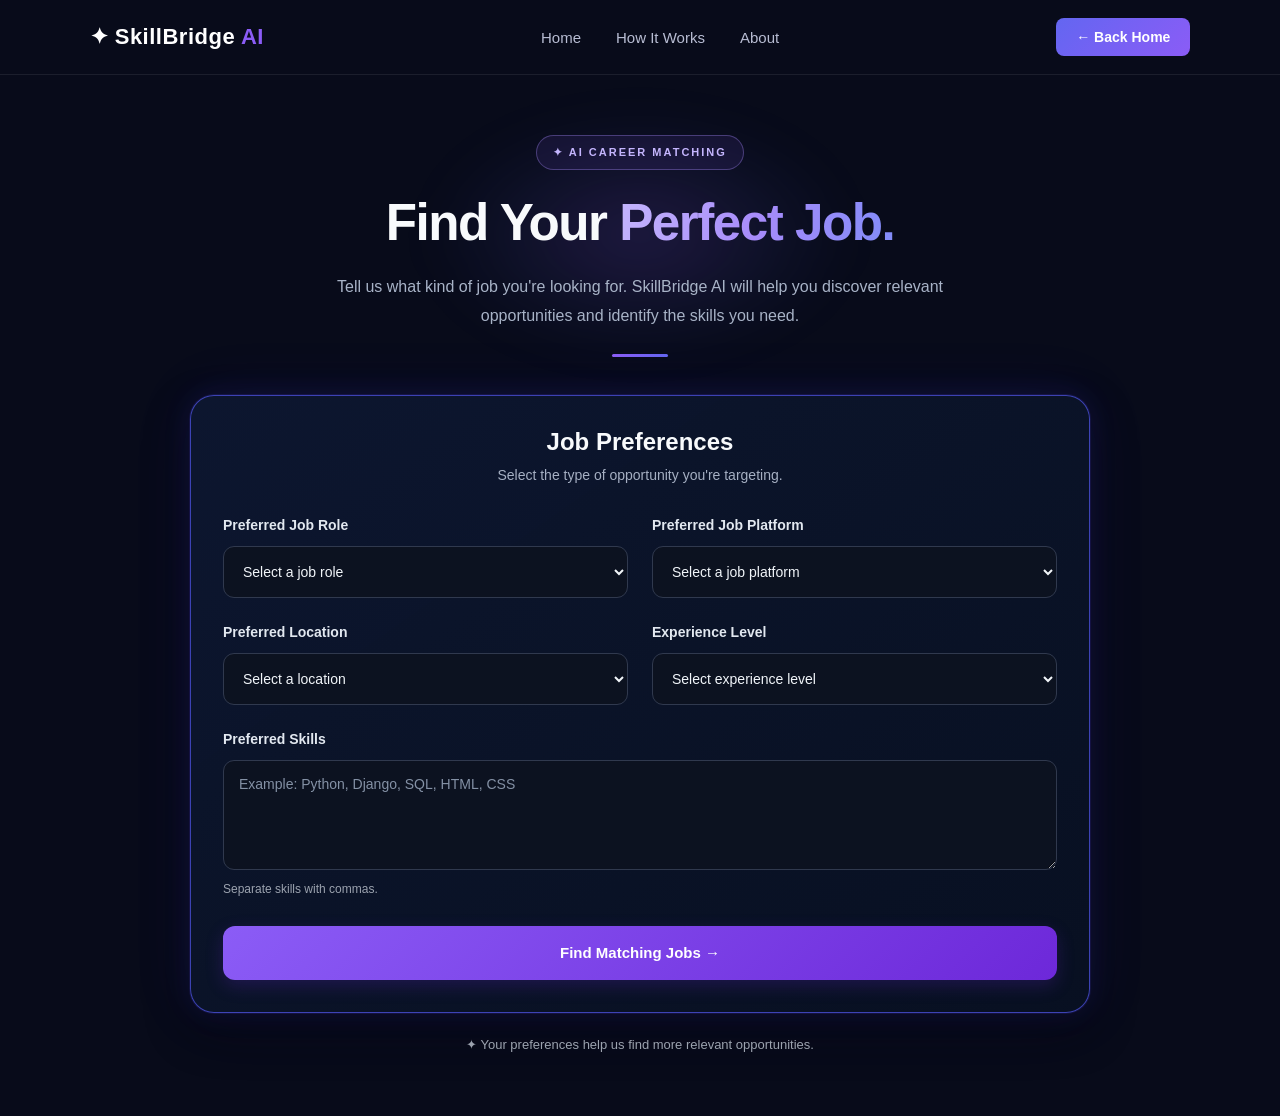
==== analyze.html @ ce1626c9 "Initial commit" ====
<!DOCTYPE html>
<html lang="en">

<head>
    <meta charset="UTF-8">
    <meta name="viewport" content="width=device-width, initial-scale=1.0">

    <title>Analyze | SkillBridge AI</title>

    <link rel="stylesheet" href="css/common.css">
    <link rel="stylesheet" href="css/analyze.css">
</head>

<body>

    <!-- Navbar -->
    <nav class="navbar">

        <div class="logo">
            ✦ SkillBridge <span>AI</span>
        </div>

        <div class="nav-links">
            <a href="index.html">Home</a>
            <a href="index.html#how-it-works">How It Works</a>
            <a href="index.html#about">About</a>
        </div>

        <a href="index.html" class="nav-button">
            ← Back Home
        </a>

    </nav>

    <!-- Analyze Section -->
    <main class="analyze-page">

        <div class="analyze-heading">

            <div class="section-badge">
                ✦ AI CAREER MATCHING
            </div>

            <h1>
                Find Your
                <span>Perfect Job.</span>
            </h1>

            <p>
                Tell us what kind of job you're looking for.
                SkillBridge AI will help you discover relevant
                opportunities and identify the skills you need.
            </p>

        </div>

        <!-- Job Preferences -->
        <div class="analysis-container">

            <div class="input-card">

                <div class="input-card-header">

                    <!-- <div class="input-icon"></div> -->

                    <div>
                        <h2>Job Preferences</h2>
                        <p>Select the type of opportunity you're targeting.</p>
                    </div>

                </div>

                <form id="jobPreferencesForm">

                    <!-- Job Role -->
                    <div class="form-group">
                        <label for="jobRole">Preferred Job Role</label>

                        <select id="jobRole" name="jobRole" required>
                            <option value="">Select a job role</option>
                            <option value="Python Developer">Python Developer</option>
                            <option value="Full Stack Developer">Full Stack Developer</option>
                            <option value="Frontend Developer">Frontend Developer</option>
                            <option value="Backend Developer">Backend Developer</option>
                            <option value="Software Engineer">Software Engineer</option>
                            <option value="Data Analyst">Data Analyst</option>
                            <option value="AI ML Engineer">AI/ML Engineer</option>
                            <option value="Web Developer">Web Developer</option>
                        </select>
                    </div>
                      <!-- Job Platform -->
                    <div class="form-group">
                        <label for="jobPlatform">Preferred Job Platform</label>

                        <select id="jobPlatform" name="jobPlatform" required>
                            <option value="">Select a job platform</option>
                            <option value="LinkedIn">LinkedIn</option>
                            <option value="Naukri">Naukri.com</option>
                            <option value="Indeed">Indeed</option>
                            <option value="Foundit">Foundit</option>
                            <option value="Internshala">Internshala</option>
                            <option value="Any Platform">Any Platform</option>
                        </select>
                    </div>
                    <!-- Location -->
                    <div class="form-group">
                        <label for="jobLocation">Preferred Location</label>

                        <select id="jobLocation" name="jobLocation" required>
                            <option value="">Select a location</option>
                            <option value="Pune">Pune</option>
                            <option value="Mumbai">Mumbai</option>
                            <option value="Bengaluru">Bengaluru</option>
                            <option value="Hyderabad">Hyderabad</option>
                            <option value="Chennai">Chennai</option>
                            <option value="Delhi NCR">Delhi NCR</option>
                            <option value="Remote">Remote</option>
                            <option value="Any Location">Any Location</option>
                        </select>
                    </div>
                   
                    <!-- Experience Level -->
                    <div class="form-group">
                        <label for="experienceLevel">Experience Level</label>

                        <select id="experienceLevel" name="experienceLevel" required>
                            <option value="">Select experience level</option>
                            <option value="Internship">Internship</option>
                            <option value="Fresher">Fresher</option>
                            <option value="Entry Level">Entry Level</option>
                            <option value="Experienced">Experienced</option>
                        </select>
                    </div>

                   <!-- Skills -->
                    <div class="form-group">
                        <label for="preferredSkills">Preferred Skills</label>

                        <textarea
                            id="preferredSkills"
                            name="preferredSkills"
                            placeholder="Example: Python, Django, SQL, HTML, CSS"
                            maxlength="500"
                            required
                        ></textarea>

                        <small>
                            Separate skills with commas.
                        </small>
                    </div>

                                        <!-- Job Platform
                    <div class="form-group">
                        <label for="jobPlatform">Preferred Job Platform</label>

                        <select id="jobPlatform" name="jobPlatform" required>
                            <option value="">Select a job platform</option>
                            <option value="LinkedIn">LinkedIn</option>
                            <option value="Naukri">Naukri.com</option>
                            <option value="Indeed">Indeed</option>
                            <option value="Foundit">Foundit</option>
                            <option value="Internshala">Internshala</option>
                            <option value="Any Platform">Any Platform</option>
                        </select>
                    </div> -->

                    <button
                        type="submit"
                        class="primary-button"
                        id="fetchJobsButton"
                    >
                        Find Matching Jobs →
                    </button>

                </form>

            </div>

        </div>

        <div class="analyze-action">
            <p>
                ✦ Your preferences help us find more relevant opportunities.
            </p>
        </div>

    </main>

    <script src="js/common.js"></script>
    <script src="js/analyze.js"></script>

</body>

</html>
---- css/common.css ----
/* =========================
   BASIC STYLES
========================= */

* {
    margin: 0;
    padding: 0;
    box-sizing: border-box;
}

body {
    background: #080b1a;
    color: #ffffff;
    font-family: Arial, sans-serif;
    min-height: 100vh;
}


/* =========================
   NAVBAR
========================= */

.navbar {
    width: 100%;
    height: 75px;
    padding: 0 7%;
    display: flex;
    align-items: center;
    justify-content: space-between;
    border-bottom: 1px solid rgba(255, 255, 255, 0.08);
}

.logo {
    font-size: 22px;
    font-weight: 700;
    letter-spacing: 0.5px;
}

.logo span {
    color: #8b5cf6;
}

.nav-links {
    display: flex;
    gap: 35px;
}

.nav-links a {
    color: #b8bdd3;
    text-decoration: none;
    font-size: 15px;
    transition: 0.3s;
}

.nav-links a:hover {
    color: #ffffff;
}

.nav-button {
    text-decoration: none;
    color: white;
    background: linear-gradient(135deg, #6366f1, #8b5cf6);
    padding: 11px 20px;
    border-radius: 8px;
    font-size: 14px;
    font-weight: 600;
    transition: 0.3s;
}

.nav-button:hover {
    transform: translateY(-2px);
    box-shadow: 0 8px 25px rgba(99, 102, 241, 0.35);
}
/* =========================
   COMMON RESPONSIVE
========================= */

@media (max-width: 900px) {

    .navbar {
        padding: 0 5%;
    }

    .nav-links {
        display: none;
    }
}


@media (max-width: 600px) {

    .navbar {
        height: 65px;
    }

    .logo {
        font-size: 18px;
    }

    .nav-button {
        padding: 9px 13px;
        font-size: 12px;
    }
}
---- css/analyze.css ----
/* ===== Analyze Page ===== */

.analyze-page {
    width: 100%;
    box-sizing: border-box;
    padding: 40px 24px 60px;
}

/* Hero heading */
.analyze-heading {
    position: relative;
    isolation: isolate;
    max-width: 800px;
    margin: 0 auto 38px;
    padding: 20px 24px 0;
    text-align: center;
}

.analyze-heading::before {
    content: "";
    position: absolute;
    z-index: -1;
    top: 0;
    left: 50%;
    width: 420px;
    height: 240px;
    transform: translateX(-50%);
    background: radial-gradient(
        ellipse,
        rgba(139, 92, 246, 0.18),
        rgba(99, 102, 241, 0.06) 48%,
        transparent 72%
    );
    filter: blur(24px);
    pointer-events: none;
}

.analyze-heading .section-badge {
    display: inline-flex;
    align-items: center;
    justify-content: center;
    padding: 10px 16px;
    margin-bottom: 24px;
    border: 1px solid rgba(167, 139, 250, 0.35);
    border-radius: 50px;
    background: rgba(139, 92, 246, 0.10);
    color: #c4b5fd;
    font-size: 11px;
    font-weight: 700;
    letter-spacing: 2px;
}

.analyze-heading h1 {
    max-width: 700px;
    margin: 0 auto;
    color: #f8fafc;
    font-size: clamp(32px, 4vw, 56px);
    font-weight: 700;
    line-height: 1.15;
    letter-spacing: -1.5px;
    text-wrap: balance;
}

.analyze-heading h1 span {
    display: inline-block;
    background: linear-gradient(100deg, #c4b5fd, #a78bfa, #818cf8);
    -webkit-background-clip: text;
    background-clip: text;
    -webkit-text-fill-color: transparent;
}

.analyze-heading > p {
    max-width: 620px;
    margin: 20px auto 0;
    color: #a8b3c7;
    font-size: 16px;
    line-height: 1.8;
}

.analyze-heading > p::after {
    content: "";
    display: block;
    width: 56px;
    height: 3px;
    margin: 24px auto 0;
    border-radius: 10px;
    background: linear-gradient(90deg, #8b5cf6, #6366f1);
}

/* Preferences card */
.analysis-container {
    display: block;
    width: 100%;
    max-width: 900px;
    margin: 0 auto;
}

.analysis-container .input-card {
    width: 100%;
    max-width: none;
    box-sizing: border-box;
    padding: 32px;
    border: 1px solid rgba(167, 139, 250, 0.18);
    border-radius: 20px;
    background: linear-gradient(145deg, #151b2b, #101522);
    box-shadow: 0 18px 45px rgba(0, 0, 0, 0.22);
}

/* Centered card title */
.analysis-container .input-card-header {
    display: flex;
    align-items: center;
    justify-content: center;
    gap: 14px;
    margin-bottom: 28px;
    text-align: center;
}

.analysis-container .input-card-header h2 {
    margin: 0 0 8px;
    color: #f8fafc;
    font-size: 24px;
    font-weight: 700;
}

.analysis-container .input-card-header p {
    margin: 0;
    color: #a6b0c3;
    font-size: 14px;
    line-height: 1.6;
}

/* Two-column preferences form */
#jobPreferencesForm {
    display: grid;
    grid-template-columns: repeat(2, minmax(0, 1fr));
    gap: 24px;
    width: 100%;
    margin: 0;
    align-items: start;
}

#jobPreferencesForm .form-group {
    display: flex;
    flex-direction: column;
    gap: 10px;
    width: 100%;
    min-width: 0;
    margin: 0;
}

#jobPreferencesForm .form-group:nth-of-type(1) {
    grid-column: 1;
    grid-row: 1;
}

#jobPreferencesForm .form-group:nth-of-type(2) {
    grid-column: 2;
    grid-row: 1;
}

#jobPreferencesForm .form-group:nth-of-type(3) {
    grid-column: 1;
    grid-row: 2;
}

#jobPreferencesForm .form-group:nth-of-type(4) {
    grid-column: 2;
    grid-row: 2;
}

/* Labels */
#jobPreferencesForm .form-group label {
    color: #e2e8f0;
    font-size: 14px;
    font-weight: 600;
    line-height: 1.5;
}

/* Dropdowns and skills field */
#jobPreferencesForm .form-group select,
#jobPreferencesForm .form-group textarea {
    display: block;
    width: 100%;
    min-width: 0;
    min-height: 52px;
    box-sizing: border-box;
    padding: 13px 15px;
    border: 1px solid #30394e;
    border-radius: 11px;
    background: #0c1220;
    color: #f1f5f9;
    font-family: inherit;
    font-size: 14px;
    line-height: 1.5;
    outline: none;
    transition: border-color 0.2s ease, box-shadow 0.2s ease;
}

#jobPreferencesForm .form-group textarea {
    min-height: 110px;
    resize: vertical;
}

#jobPreferencesForm .form-group select option {
    background: #111827;
    color: #f1f5f9;
}

#jobPreferencesForm .form-group textarea::placeholder {
    color: #8491a5;
}

#jobPreferencesForm .form-group small {
    color: #9ca3af;
    font-size: 12px;
    line-height: 1.5;
}

#jobPreferencesForm .form-group select:hover,
#jobPreferencesForm .form-group textarea:hover {
    border-color: #62538e;
}

#jobPreferencesForm .form-group select:focus,
#jobPreferencesForm .form-group textarea:focus {
    border-color: #a78bfa;
    box-shadow: 0 0 0 3px rgba(139, 92, 246, 0.14);
}

/* Primary action */
#jobPreferencesForm #fetchJobsButton {
    grid-column: 1 / -1;
    grid-row: auto;
    width: 100%;
    min-height: 54px;
    box-sizing: border-box;
    margin: 4px 0 0;
    padding: 15px 22px;
    border: none;
    border-radius: 12px;
    background: linear-gradient(135deg, #8b5cf6, #6d28d9);
    color: #ffffff;
    font-family: inherit;
    font-size: 15px;
    font-weight: 700;
    cursor: pointer;
    box-shadow: 0 6px 18px rgba(109, 40, 217, 0.22);
    transition: transform 0.2s ease, box-shadow 0.2s ease;
}

#jobPreferencesForm #fetchJobsButton:hover {
    background: linear-gradient(135deg, #9b6bff, #7c3aed);
    box-shadow: 0 8px 22px rgba(109, 40, 217, 0.32);
    transform: translateY(-1px);
}

#jobPreferencesForm #fetchJobsButton:focus-visible {
    outline: 2px solid #c4b5fd;
    outline-offset: 3px;
}

/* Supporting message */
.analyze-action {
    max-width: 900px;
    margin: 22px auto 0;
    text-align: center;
}

.analyze-action p {
    color: #9ca3af;
    font-size: 13px;
    line-height: 1.6;
}

/* Mobile layout */
@media (max-width: 600px) {
    .analyze-page {
        padding: 28px 16px 40px;
    }

    .analyze-heading {
        padding: 28px 8px 0;
        margin-bottom: 28px;
    }

    .analyze-heading h1 {
        font-size: clamp(32px, 8vw, 44px);
        letter-spacing: -1px;
    }

    .analyze-heading > p {
        font-size: 14px;
    }

    .analysis-container .input-card {
        padding: 24px 18px;
        border-radius: 16px;
    }

    .analysis-container .input-card-header h2 {
        font-size: 21px;
    }

    #jobPreferencesForm {
        grid-template-columns: minmax(0, 1fr);
        gap: 20px;
    }

    #jobPreferencesForm .form-group:nth-of-type(1),
    #jobPreferencesForm .form-group:nth-of-type(2),
    #jobPreferencesForm .form-group:nth-of-type(3),
    #jobPreferencesForm .form-group:nth-of-type(4) {
        grid-column: 1;
        grid-row: auto;
    }

    #jobPreferencesForm #fetchJobsButton {
        grid-column: 1;
        grid-row: auto;
    }
}

/* Job Preferences card — soft purple-blue glow */
.analysis-container .input-card {
    background: linear-gradient(
        145deg,
        rgba(13, 23, 48, 0.96),
        rgba(8, 16, 34, 0.98)
    );
    border: 1px solid rgba(88, 93, 255, 0.65);
    border-radius: 24px;

    /* Layered shadow matching the reference image */
    box-shadow:
        0 0 0 1px rgba(93, 76, 255, 0.12),
        0 0 28px rgba(72, 65, 255, 0.12),
        0 18px 45px rgba(0, 0, 0, 0.35),
        0 0 65px rgba(89, 64, 255, 0.08);

    padding: 32px;
    transition: box-shadow 0.3s ease, border-color 0.3s ease;
}

/* Slightly stronger glow when hovering over the card */
.analysis-container .input-card:hover {
    border-color: rgba(112, 101, 255, 0.85);
    box-shadow:
        0 0 0 1px rgba(93, 76, 255, 0.18),
        0 0 35px rgba(72, 65, 255, 0.18),
        0 22px 50px rgba(0, 0, 0, 0.4),
        0 0 75px rgba(89, 64, 255, 0.12);
}

/* Keep the card comfortable on smaller screens */
@media (max-width: 600px) {
    .analysis-container .input-card {
        padding: 22px 18px;
        border-radius: 18px;
    }
}
/* Position the new Job Platform dropdown */
#jobPreferencesForm .form-group:nth-of-type(5) {
    grid-column: 1 / -1;
    grid-row: auto;
}

/* Keep the submit button on its own full-width row */
#jobPreferencesForm .primary-button {
    grid-column: 1 / -1;
}
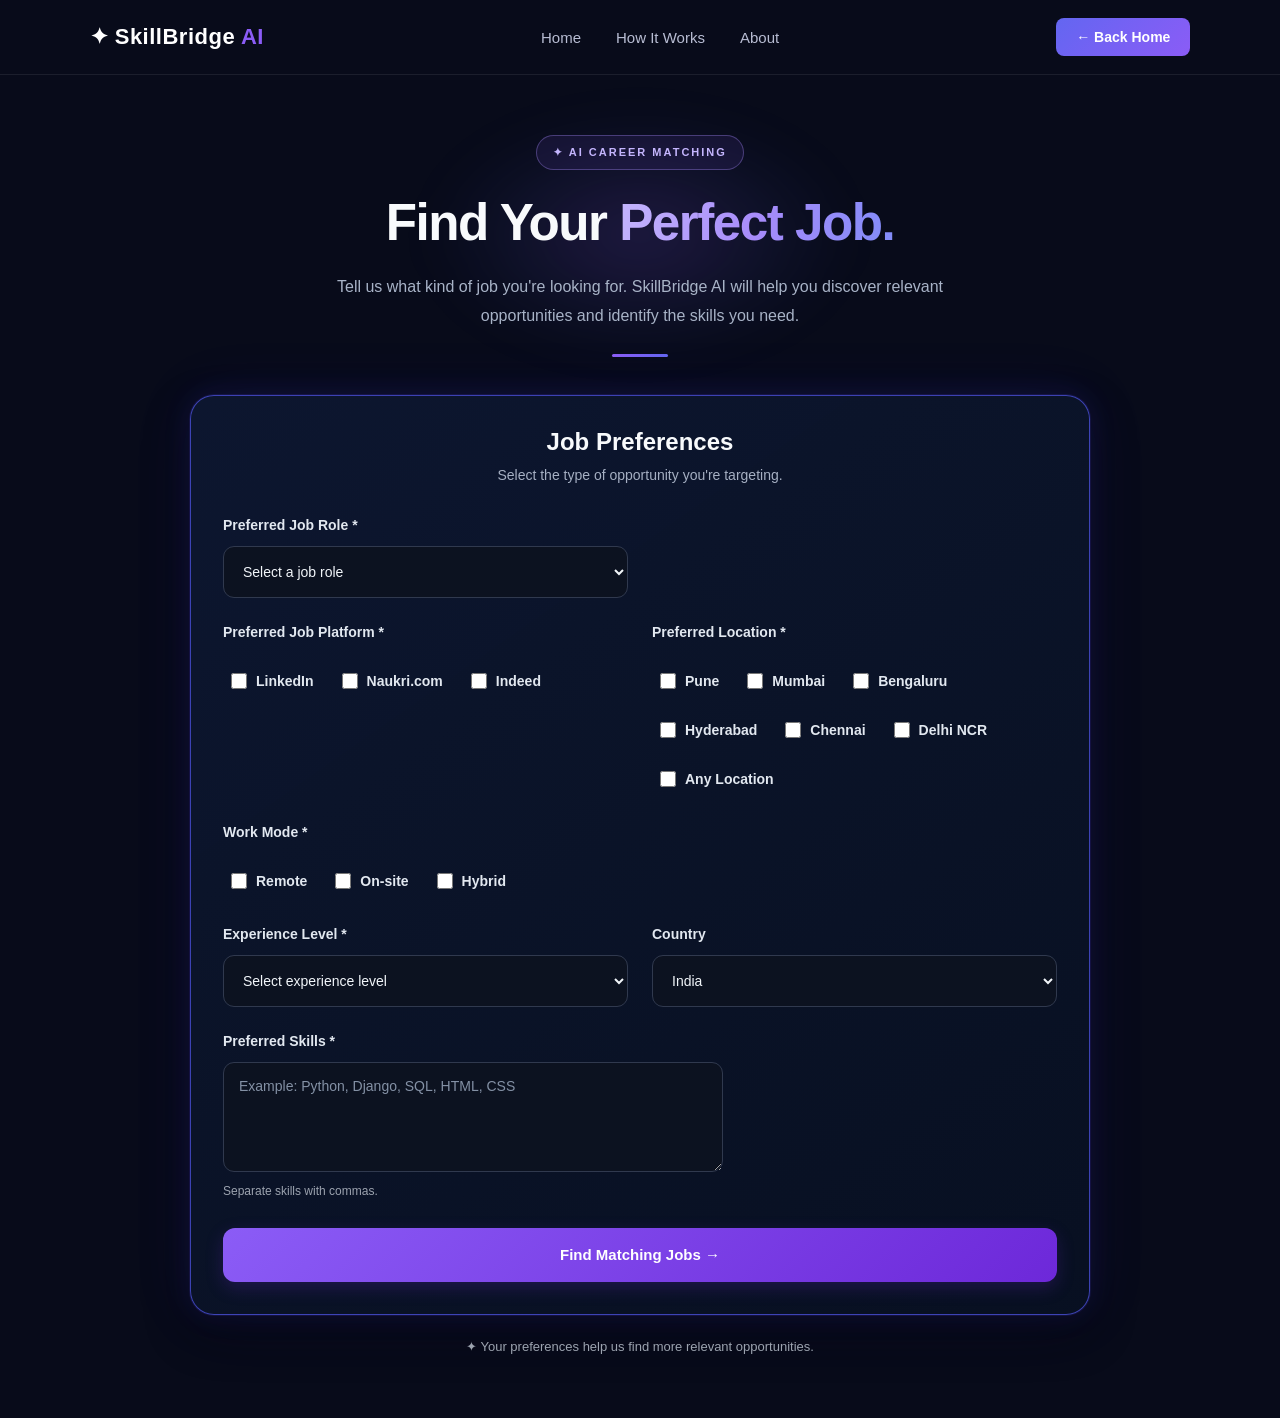
==== commit 5786c719: "analyze.html" ====
--- a/analyze.html
+++ b/analyze.html
@@ -72,111 +72,156 @@
 
                 <form id="jobPreferencesForm">
 
-                    <!-- Job Role -->
-                    <div class="form-group">
-                        <label for="jobRole">Preferred Job Role</label>
-
-                        <select id="jobRole" name="jobRole" required>
-                            <option value="">Select a job role</option>
-                            <option value="Python Developer">Python Developer</option>
-                            <option value="Full Stack Developer">Full Stack Developer</option>
-                            <option value="Frontend Developer">Frontend Developer</option>
-                            <option value="Backend Developer">Backend Developer</option>
-                            <option value="Software Engineer">Software Engineer</option>
-                            <option value="Data Analyst">Data Analyst</option>
-                            <option value="AI ML Engineer">AI/ML Engineer</option>
-                            <option value="Web Developer">Web Developer</option>
-                        </select>
-                    </div>
-                      <!-- Job Platform -->
-                    <div class="form-group">
-                        <label for="jobPlatform">Preferred Job Platform</label>
-
-                        <select id="jobPlatform" name="jobPlatform" required>
-                            <option value="">Select a job platform</option>
-                            <option value="LinkedIn">LinkedIn</option>
-                            <option value="Naukri">Naukri.com</option>
-                            <option value="Indeed">Indeed</option>
-                            <option value="Foundit">Foundit</option>
-                            <option value="Internshala">Internshala</option>
-                            <option value="Any Platform">Any Platform</option>
-                        </select>
-                    </div>
-                    <!-- Location -->
-                    <div class="form-group">
-                        <label for="jobLocation">Preferred Location</label>
-
-                        <select id="jobLocation" name="jobLocation" required>
-                            <option value="">Select a location</option>
-                            <option value="Pune">Pune</option>
-                            <option value="Mumbai">Mumbai</option>
-                            <option value="Bengaluru">Bengaluru</option>
-                            <option value="Hyderabad">Hyderabad</option>
-                            <option value="Chennai">Chennai</option>
-                            <option value="Delhi NCR">Delhi NCR</option>
-                            <option value="Remote">Remote</option>
-                            <option value="Any Location">Any Location</option>
-                        </select>
-                    </div>
-                   
-                    <!-- Experience Level -->
-                    <div class="form-group">
-                        <label for="experienceLevel">Experience Level</label>
-
-                        <select id="experienceLevel" name="experienceLevel" required>
-                            <option value="">Select experience level</option>
-                            <option value="Internship">Internship</option>
-                            <option value="Fresher">Fresher</option>
-                            <option value="Entry Level">Entry Level</option>
-                            <option value="Experienced">Experienced</option>
-                        </select>
-                    </div>
-
-                   <!-- Skills -->
-                    <div class="form-group">
-                        <label for="preferredSkills">Preferred Skills</label>
-
-                        <textarea
+                    
+        <!-- Job Role -->
+        <div class="form-group">
+            <label for="jobRole">Preferred Job Role *</label>
+
+            <select id="jobRole" name="jobRole" required>
+                <option value="">Select a job role</option>
+                <option value="Python Developer">Python Developer</option>
+                <option value="Full Stack Developer">Full Stack Developer</option>
+                <option value="Frontend Developer">Frontend Developer</option>
+                <option value="Backend Developer">Backend Developer</option>
+                <option value="Software Engineer">Software Engineer</option>
+                <option value="Data Analyst">Data Analyst</option>
+                <option value="AI ML Engineer">AI/ML Engineer</option>
+                <option value="Web Developer">Web Developer</option>
+                <option value="other">Other</option>
+            </select>
+
+        </div>
+        <div class="form-group" id="customRoleGroup" hidden>
+            <label for="customJobRole">Enter your preferred job role</label>
+            <input type="text" id="customJobRole"
+                placeholder="Example: Java Developer">
+        </div>
+
+        <!-- Job Platform -->
+
+        <div class="form-group">
+            <label for="jobPlatform">Preferred Job Platform *</label>
+
+            <div class="checkbox-group" id="platformGroup">
+            <label class="checkbox-item">
+            <input type="checkbox" name="jobPlatform" value="LinkedIn">
+            LinkedIn
+            </label>
+            <label class="checkbox-item">
+            <input type="checkbox" name="jobPlatform" value="Naukri">
+            Naukri.com
+            </label>
+            <label class="checkbox-item">
+                <input type="checkbox" name="jobPlatform" value="Indeed">
+                Indeed
+            </label>
+            
+        </div>
+        </div>
+
+       
+
+        <!-- Location -->
+        <div class="form-group">
+            <label for="jobLocation">Preferred Location *</label>
+
+            <div class="checkbox-group" id="locationGroup">
+            <label class="checkbox-item">
+                <input type="checkbox" name="jobLocation" value="Pune"> Pune
+            </label>
+            <label class="checkbox-item">
+                <input type="checkbox" name="jobLocation" value="Mumbai"> Mumbai
+            </label>
+            <label class="checkbox-item">
+                <input type="checkbox" name="jobLocation" value="Bengaluru"> Bengaluru
+            </label>
+            <label class="checkbox-item">
+                <input type="checkbox" name="jobLocation" value="Hyderabad"> Hyderabad
+            </label>
+            <label class="checkbox-item">
+                <input type="checkbox" name="jobLocation" value="Chennai"> Chennai
+            </label>
+            <label class="checkbox-item">
+                <input type="checkbox" name="jobLocation" value="Delhi NCR"> Delhi NCR
+            </label>
+            <label class="checkbox-item">
+                <input type="checkbox" name="jobLocation" value="Any Location"> Any Location
+            </label>
+        </div>
+        </div>
+
+        <!-- Work Mode -->
+
+        <div class="form-group">
+            <label>Work Mode *</label>
+            <div class="checkbox-group" id="workModeGroup">
+                <label class="checkbox-item">
+                    <input type="checkbox" name="workMode" value="Remote"> Remote
+                </label>
+                <label class="checkbox-item">
+                    <input type="checkbox" name="workMode" value="On-site"> On-site
+                </label>
+                <label class="checkbox-item">
+                    <input type="checkbox" name="workMode" value="Hybrid"> Hybrid
+                </label>
+            </div>
+        </div>
+
+        <!-- Experience Level -->
+
+        <div class="form-group">
+        <label for="experienceLevel">Experience Level *</label>
+
+            <select id="experienceLevel" name="experienceLevel" required>
+                <option value="">Select experience level</option>
+                <option value="0-3 years">0–3 years</option>
+                <option value="3-5 years">3–5 years</option>
+                <option value="5-7 years">5–7 years</option>
+            </select>
+        </div>
+         <!-- Country -->
+
+        <div class="form-group">
+            <label for="jobCountry">Country</label>
+            <select id="jobCountry" name="jobCountry" required>
+                <option value="India" selected>India</option>
+                <option value="United States">United States</option>
+                <option value="United Kingdom">United Kingdom</option>
+                <option value="Canada">Canada</option>
+                <option value="Australia">Australia</option>
+            </select>
+        </div>
+        <!-- Skills -->
+
+        <div class="form-group">
+            <label for="preferredSkills">Preferred Skills *</label>
+
+            <textarea
                             id="preferredSkills"
                             name="preferredSkills"
                             placeholder="Example: Python, Django, SQL, HTML, CSS"
                             maxlength="500"
                             required
-                        ></textarea>
-
-                        <small>
+            ></textarea>
+
+            <small>
                             Separate skills with commas.
-                        </small>
-                    </div>
-
-                                        <!-- Job Platform
-                    <div class="form-group">
-                        <label for="jobPlatform">Preferred Job Platform</label>
-
-                        <select id="jobPlatform" name="jobPlatform" required>
-                            <option value="">Select a job platform</option>
-                            <option value="LinkedIn">LinkedIn</option>
-                            <option value="Naukri">Naukri.com</option>
-                            <option value="Indeed">Indeed</option>
-                            <option value="Foundit">Foundit</option>
-                            <option value="Internshala">Internshala</option>
-                            <option value="Any Platform">Any Platform</option>
-                        </select>
-                    </div> -->
-
-                    <button
+            </small>
+        </div>
+
+        <button
                         type="submit"
                         class="primary-button"
                         id="fetchJobsButton"
                     >
                         Find Matching Jobs →
-                    </button>
-
-                </form>
-
-            </div>
-
-        </div>
+        </button>
+
+    </form>
+
+</div>
+
+</div>
 
         <div class="analyze-action">
             <p>
--- a/css/analyze.css
+++ b/css/analyze.css
@@ -1,4 +1,28 @@
 /* ===== Analyze Page ===== */
+
+.checkbox-group {
+    display: flex;
+    flex-wrap: wrap;
+    gap: 12px;
+    margin-top: 10px;
+}
+
+.checkbox-item {
+    display: flex;
+    align-items: center;
+    gap: 8px;
+    cursor: pointer;
+}
+
+.checkbox-item input[type="checkbox"] {
+    width: 16px;
+    height: 16px;
+    cursor: pointer;
+}
+
+[hidden] {
+    display: none !important;
+}
 
 .analyze-page {
     width: 100%;
@@ -199,6 +223,7 @@
 
 #jobPreferencesForm .form-group textarea {
     min-height: 110px;
+    min-width: 500px;
     resize: vertical;
 }
 
@@ -368,4 +393,91 @@
 /* Keep the submit button on its own full-width row */
 #jobPreferencesForm .primary-button {
     grid-column: 1 / -1;
-}+}
+
+.custom-job-role-container {
+    margin-top: 12px;
+}
+
+.custom-job-role-container[hidden] {
+    display: none;
+}
+
+.custom-job-role-container label {
+    display: block;
+    margin-bottom: 8px;
+}
+
+.custom-job-role-container input {
+    width: 100%;
+    box-sizing: border-box;
+    padding: 12px 14px;
+    border: 1px solid #49405f;
+    border-radius: 8px;
+    background-color: #171323;
+    color: #ffffff;
+    font: inherit;
+    outline: none;
+}
+
+.custom-job-role-container input:focus {
+    border-color: #a78bfa;
+}
+
+
+.platform-dropdown {
+    position: relative;
+    width: 100%;
+}
+
+.platform-dropdown-toggle {
+    display: flex;
+    justify-content: space-between;
+    align-items: center;
+    width: 100%;
+    padding: 12px 14px;
+    background: white;
+    border: 1px solid #ccc;
+    border-radius: 6px;
+    cursor: pointer;
+    text-align: left;
+    font-size: 15px;
+    color: #333;
+}
+
+.platform-options {
+    position: absolute;
+    top: calc(100% + 4px);
+    left: 0;
+    right: 0;
+    z-index: 1000;
+    padding: 8px;
+    background: white;
+    border: 1px solid #ccc;
+    border-radius: 6px;
+    box-shadow: 0 4px 12px rgba(0, 0, 0, 0.12);
+}
+
+.platform-options[hidden] {
+    display: none;
+}
+
+.platform-options label,
+.checkbox-group label {
+    display: flex;
+    align-items: center;
+    gap: 9px;
+    padding: 8px;
+    cursor: pointer;
+}
+
+.platform-options label:hover {
+    background: #f3f3f3;
+}
+
+.platform-options input,
+.checkbox-group input {
+    width: 16px;
+    height: 16px;
+    cursor: pointer;
+}
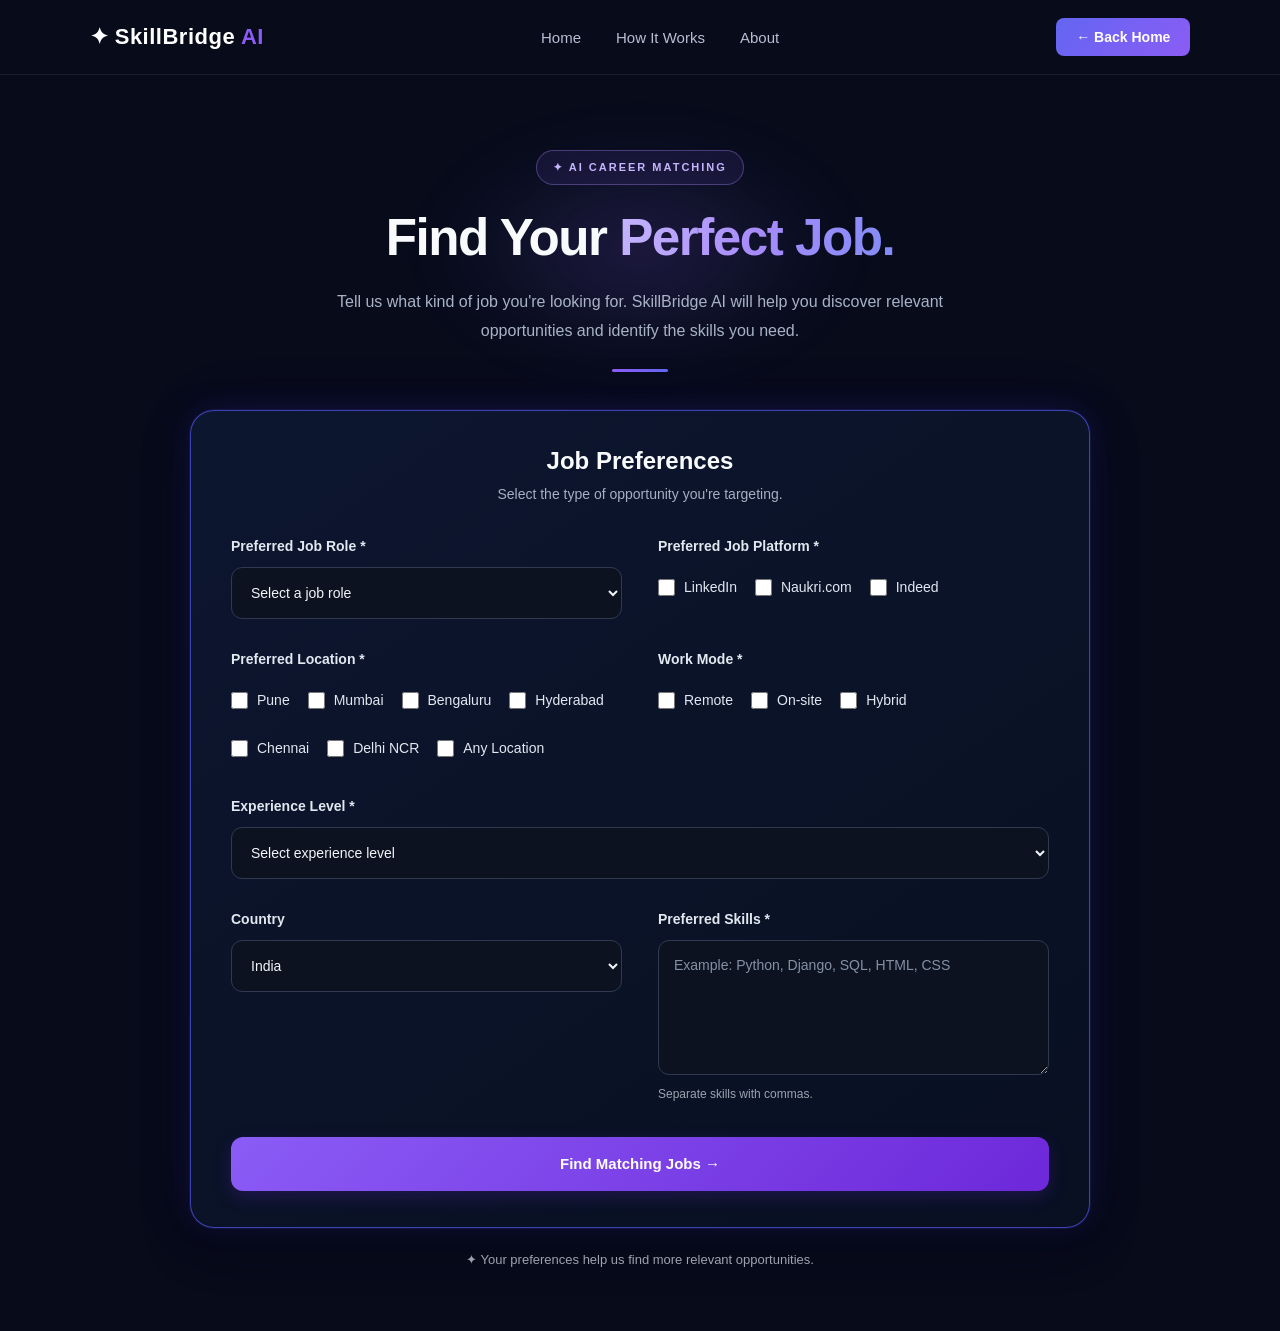
==== commit e227908a: "Improve SkillBridge AI job analysis and skill gap report" ====
--- a/analyze.html
+++ b/analyze.html
@@ -1,3 +1,4 @@
+
 <!DOCTYPE html>
 <html lang="en">
 
@@ -15,7 +16,6 @@
 
     <!-- Navbar -->
     <nav class="navbar">
-
         <div class="logo">
             ✦ SkillBridge <span>AI</span>
         </div>
@@ -29,13 +29,13 @@
         <a href="index.html" class="nav-button">
             ← Back Home
         </a>
-
     </nav>
 
     <!-- Analyze Section -->
     <main class="analyze-page">
 
-        <div class="analyze-heading">
+        <!-- Heading -->
+        <section class="analyze-heading">
 
             <div class="section-badge">
                 ✦ AI CAREER MATCHING
@@ -52,177 +52,209 @@
                 opportunities and identify the skills you need.
             </p>
 
-        </div>
+        </section>
 
         <!-- Job Preferences -->
-        <div class="analysis-container">
+        <section class="analysis-container">
 
             <div class="input-card">
 
                 <div class="input-card-header">
-
-                    <!-- <div class="input-icon"></div> -->
-
                     <div>
                         <h2>Job Preferences</h2>
                         <p>Select the type of opportunity you're targeting.</p>
                     </div>
-
                 </div>
 
                 <form id="jobPreferencesForm">
 
-                    
-        <!-- Job Role -->
-        <div class="form-group">
-            <label for="jobRole">Preferred Job Role *</label>
-
-            <select id="jobRole" name="jobRole" required>
-                <option value="">Select a job role</option>
-                <option value="Python Developer">Python Developer</option>
-                <option value="Full Stack Developer">Full Stack Developer</option>
-                <option value="Frontend Developer">Frontend Developer</option>
-                <option value="Backend Developer">Backend Developer</option>
-                <option value="Software Engineer">Software Engineer</option>
-                <option value="Data Analyst">Data Analyst</option>
-                <option value="AI ML Engineer">AI/ML Engineer</option>
-                <option value="Web Developer">Web Developer</option>
-                <option value="other">Other</option>
-            </select>
-
-        </div>
-        <div class="form-group" id="customRoleGroup" hidden>
-            <label for="customJobRole">Enter your preferred job role</label>
-            <input type="text" id="customJobRole"
-                placeholder="Example: Java Developer">
-        </div>
-
-        <!-- Job Platform -->
-
-        <div class="form-group">
-            <label for="jobPlatform">Preferred Job Platform *</label>
-
-            <div class="checkbox-group" id="platformGroup">
-            <label class="checkbox-item">
-            <input type="checkbox" name="jobPlatform" value="LinkedIn">
-            LinkedIn
-            </label>
-            <label class="checkbox-item">
-            <input type="checkbox" name="jobPlatform" value="Naukri">
-            Naukri.com
-            </label>
-            <label class="checkbox-item">
-                <input type="checkbox" name="jobPlatform" value="Indeed">
-                Indeed
-            </label>
-            
-        </div>
-        </div>
-
-       
-
-        <!-- Location -->
-        <div class="form-group">
-            <label for="jobLocation">Preferred Location *</label>
-
-            <div class="checkbox-group" id="locationGroup">
-            <label class="checkbox-item">
-                <input type="checkbox" name="jobLocation" value="Pune"> Pune
-            </label>
-            <label class="checkbox-item">
-                <input type="checkbox" name="jobLocation" value="Mumbai"> Mumbai
-            </label>
-            <label class="checkbox-item">
-                <input type="checkbox" name="jobLocation" value="Bengaluru"> Bengaluru
-            </label>
-            <label class="checkbox-item">
-                <input type="checkbox" name="jobLocation" value="Hyderabad"> Hyderabad
-            </label>
-            <label class="checkbox-item">
-                <input type="checkbox" name="jobLocation" value="Chennai"> Chennai
-            </label>
-            <label class="checkbox-item">
-                <input type="checkbox" name="jobLocation" value="Delhi NCR"> Delhi NCR
-            </label>
-            <label class="checkbox-item">
-                <input type="checkbox" name="jobLocation" value="Any Location"> Any Location
-            </label>
-        </div>
-        </div>
-
-        <!-- Work Mode -->
-
-        <div class="form-group">
-            <label>Work Mode *</label>
-            <div class="checkbox-group" id="workModeGroup">
-                <label class="checkbox-item">
-                    <input type="checkbox" name="workMode" value="Remote"> Remote
-                </label>
-                <label class="checkbox-item">
-                    <input type="checkbox" name="workMode" value="On-site"> On-site
-                </label>
-                <label class="checkbox-item">
-                    <input type="checkbox" name="workMode" value="Hybrid"> Hybrid
-                </label>
-            </div>
-        </div>
-
-        <!-- Experience Level -->
-
-        <div class="form-group">
-        <label for="experienceLevel">Experience Level *</label>
-
-            <select id="experienceLevel" name="experienceLevel" required>
-                <option value="">Select experience level</option>
-                <option value="0-3 years">0–3 years</option>
-                <option value="3-5 years">3–5 years</option>
-                <option value="5-7 years">5–7 years</option>
-            </select>
-        </div>
-         <!-- Country -->
-
-        <div class="form-group">
-            <label for="jobCountry">Country</label>
-            <select id="jobCountry" name="jobCountry" required>
-                <option value="India" selected>India</option>
-                <option value="United States">United States</option>
-                <option value="United Kingdom">United Kingdom</option>
-                <option value="Canada">Canada</option>
-                <option value="Australia">Australia</option>
-            </select>
-        </div>
-        <!-- Skills -->
-
-        <div class="form-group">
-            <label for="preferredSkills">Preferred Skills *</label>
-
-            <textarea
+                    <!-- Job Role -->
+                    <div class="form-group role-group">
+
+                        <label for="jobRole">Preferred Job Role *</label>
+
+                        <select id="jobRole" name="jobRole" required>
+                            <option value="">Select a job role</option>
+                            <option value="Python Developer">Python Developer</option>
+                            <option value="Full Stack Developer">Full Stack Developer</option>
+                            <option value="Frontend Developer">Frontend Developer</option>
+                            <option value="Backend Developer">Backend Developer</option>
+                            <option value="Software Engineer">Software Engineer</option>
+                            <option value="Data Analyst">Data Analyst</option>
+                            <option value="AI ML Engineer">AI/ML Engineer</option>
+                            <option value="Web Developer">Web Developer</option>
+                            <option value="other">Other</option>
+                        </select>
+
+                    </div>
+
+                    <!-- Job Platform -->
+                    <div class="form-group platform-group">
+
+                        <label>Preferred Job Platform *</label>
+
+                        <div class="checkbox-group" id="platformGroup">
+
+                            <label class="checkbox-item">
+                                <input type="checkbox" name="jobPlatform" value="LinkedIn">
+                                <span>LinkedIn</span>
+                            </label>
+
+                            <label class="checkbox-item">
+                                <input type="checkbox" name="jobPlatform" value="Naukri">
+                                <span>Naukri.com</span>
+                            </label>
+
+                            <label class="checkbox-item">
+                                <input type="checkbox" name="jobPlatform" value="Indeed">
+                                <span>Indeed</span>
+                            </label>
+
+                        </div>
+
+                    </div>
+
+                    <!-- Location -->
+                    <div class="form-group location-group">
+
+                        <label>Preferred Location *</label>
+
+                        <div class="checkbox-group" id="locationGroup">
+
+                            <label class="checkbox-item">
+                                <input type="checkbox" name="jobLocation" value="Pune">
+                                <span>Pune</span>
+                            </label>
+
+                            <label class="checkbox-item">
+                                <input type="checkbox" name="jobLocation" value="Mumbai">
+                                <span>Mumbai</span>
+                            </label>
+
+                            <label class="checkbox-item">
+                                <input type="checkbox" name="jobLocation" value="Bengaluru">
+                                <span>Bengaluru</span>
+                            </label>
+
+                            <label class="checkbox-item">
+                                <input type="checkbox" name="jobLocation" value="Hyderabad">
+                                <span>Hyderabad</span>
+                            </label>
+
+                            <label class="checkbox-item">
+                                <input type="checkbox" name="jobLocation" value="Chennai">
+                                <span>Chennai</span>
+                            </label>
+
+                            <label class="checkbox-item">
+                                <input type="checkbox" name="jobLocation" value="Delhi NCR">
+                                <span>Delhi NCR</span>
+                            </label>
+
+                            <label class="checkbox-item">
+                                <input type="checkbox" name="jobLocation" value="Any Location">
+                                <span>Any Location</span>
+                            </label>
+
+                        </div>
+
+                    </div>
+
+                    <!-- Work Mode -->
+                    <div class="form-group workmode-group">
+
+                        <label>Work Mode *</label>
+
+                        <div class="checkbox-group" id="workModeGroup">
+
+                            <label class="checkbox-item">
+                                <input type="checkbox" name="workMode" value="Remote">
+                                <span>Remote</span>
+                            </label>
+
+                            <label class="checkbox-item">
+                                <input type="checkbox" name="workMode" value="On-site">
+                                <span>On-site</span>
+                            </label>
+
+                            <label class="checkbox-item">
+                                <input type="checkbox" name="workMode" value="Hybrid">
+                                <span>Hybrid</span>
+                            </label>
+
+                        </div>
+
+                    </div>
+
+                    <!-- Experience Level -->
+                    <div class="form-group experience-group">
+
+                        <label for="experienceLevel">Experience Level *</label>
+
+                        <select id="experienceLevel" name="experienceLevel" required>
+
+                            <option value="">Select experience level</option>
+                            <option value="Freshers">Freshers</option>
+                            <option value="1-3 years">1–3 years</option>
+                            <option value="3-5 years">3–5 years</option>
+                            <option value="5-7 years">5–7 years</option>
+
+                        </select>
+
+                    </div>
+
+                    <!-- Country -->
+                    <div class="form-group country-group">
+
+                        <label for="jobCountry">Country</label>
+
+                        <select id="jobCountry" name="jobCountry" required>
+
+                            <option value="India" selected>India</option>
+                            <option value="United States">United States</option>
+                            <option value="United Kingdom">United Kingdom</option>
+                            <option value="Canada">Canada</option>
+                            <option value="Australia">Australia</option>
+
+                        </select>
+
+                    </div>
+
+                    <!-- Preferred Skills -->
+                    <div class="form-group skills-group">
+
+                        <label for="preferredSkills">Preferred Skills *</label>
+
+                        <textarea
                             id="preferredSkills"
                             name="preferredSkills"
                             placeholder="Example: Python, Django, SQL, HTML, CSS"
                             maxlength="500"
                             required
-            ></textarea>
-
-            <small>
+                        ></textarea>
+
+                        <small>
                             Separate skills with commas.
-            </small>
-        </div>
-
-        <button
+                        </small>
+
+                    </div>
+
+                    <!-- Submit Button -->
+                    <button
                         type="submit"
                         class="primary-button"
                         id="fetchJobsButton"
                     >
                         Find Matching Jobs →
-        </button>
-
-    </form>
-
-</div>
-
-</div>
-
+                    </button>
+
+                </form>
+
+            </div>
+
+        </section>
+
+        <!-- Supporting Message -->
         <div class="analyze-action">
             <p>
                 ✦ Your preferences help us find more relevant opportunities.
@@ -236,4 +268,4 @@
 
 </body>
 
-</html>+</html>
--- a/css/analyze.css
+++ b/css/analyze.css
@@ -1,28 +1,7 @@
-/* ===== Analyze Page ===== */
-
-.checkbox-group {
-    display: flex;
-    flex-wrap: wrap;
-    gap: 12px;
-    margin-top: 10px;
-}
-
-.checkbox-item {
-    display: flex;
-    align-items: center;
-    gap: 8px;
-    cursor: pointer;
-}
-
-.checkbox-item input[type="checkbox"] {
-    width: 16px;
-    height: 16px;
-    cursor: pointer;
-}
-
-[hidden] {
-    display: none !important;
-}
+
+/* ========================================
+   ANALYZE PAGE
+======================================== */
 
 .analyze-page {
     width: 100%;
@@ -30,7 +9,10 @@
     padding: 40px 24px 60px;
 }
 
-/* Hero heading */
+/* ========================================
+   HERO HEADING
+======================================== */
+
 .analyze-heading {
     position: relative;
     isolation: isolate;
@@ -49,12 +31,14 @@
     width: 420px;
     height: 240px;
     transform: translateX(-50%);
+
     background: radial-gradient(
         ellipse,
         rgba(139, 92, 246, 0.18),
         rgba(99, 102, 241, 0.06) 48%,
         transparent 72%
     );
+
     filter: blur(24px);
     pointer-events: none;
 }
@@ -63,12 +47,16 @@
     display: inline-flex;
     align-items: center;
     justify-content: center;
+
     padding: 10px 16px;
     margin-bottom: 24px;
+
     border: 1px solid rgba(167, 139, 250, 0.35);
     border-radius: 50px;
+
     background: rgba(139, 92, 246, 0.10);
     color: #c4b5fd;
+
     font-size: 11px;
     font-weight: 700;
     letter-spacing: 2px;
@@ -77,17 +65,25 @@
 .analyze-heading h1 {
     max-width: 700px;
     margin: 0 auto;
+
     color: #f8fafc;
+
     font-size: clamp(32px, 4vw, 56px);
     font-weight: 700;
     line-height: 1.15;
     letter-spacing: -1.5px;
-    text-wrap: balance;
 }
 
 .analyze-heading h1 span {
     display: inline-block;
-    background: linear-gradient(100deg, #c4b5fd, #a78bfa, #818cf8);
+
+    background: linear-gradient(
+        100deg,
+        #c4b5fd,
+        #a78bfa,
+        #818cf8
+    );
+
     -webkit-background-clip: text;
     background-clip: text;
     -webkit-text-fill-color: transparent;
@@ -96,7 +92,9 @@
 .analyze-heading > p {
     max-width: 620px;
     margin: 20px auto 0;
+
     color: #a8b3c7;
+
     font-size: 16px;
     line-height: 1.8;
 }
@@ -104,272 +102,62 @@
 .analyze-heading > p::after {
     content: "";
     display: block;
+
     width: 56px;
     height: 3px;
     margin: 24px auto 0;
+
     border-radius: 10px;
-    background: linear-gradient(90deg, #8b5cf6, #6366f1);
-}
-
-/* Preferences card */
+
+    background: linear-gradient(
+        90deg,
+        #8b5cf6,
+        #6366f1
+    );
+}
+
+/* ========================================
+   PREFERENCES CONTAINER
+======================================== */
+
 .analysis-container {
     display: block;
+
     width: 100%;
     max-width: 900px;
+
     margin: 0 auto;
 }
 
 .analysis-container .input-card {
     width: 100%;
-    max-width: none;
     box-sizing: border-box;
+
     padding: 32px;
-    border: 1px solid rgba(167, 139, 250, 0.18);
-    border-radius: 20px;
-    background: linear-gradient(145deg, #151b2b, #101522);
-    box-shadow: 0 18px 45px rgba(0, 0, 0, 0.22);
-}
-
-/* Centered card title */
-.analysis-container .input-card-header {
-    display: flex;
-    align-items: center;
-    justify-content: center;
-    gap: 14px;
-    margin-bottom: 28px;
-    text-align: center;
-}
-
-.analysis-container .input-card-header h2 {
-    margin: 0 0 8px;
-    color: #f8fafc;
-    font-size: 24px;
-    font-weight: 700;
-}
-
-.analysis-container .input-card-header p {
-    margin: 0;
-    color: #a6b0c3;
-    font-size: 14px;
-    line-height: 1.6;
-}
-
-/* Two-column preferences form */
-#jobPreferencesForm {
-    display: grid;
-    grid-template-columns: repeat(2, minmax(0, 1fr));
-    gap: 24px;
-    width: 100%;
-    margin: 0;
-    align-items: start;
-}
-
-#jobPreferencesForm .form-group {
-    display: flex;
-    flex-direction: column;
-    gap: 10px;
-    width: 100%;
-    min-width: 0;
-    margin: 0;
-}
-
-#jobPreferencesForm .form-group:nth-of-type(1) {
-    grid-column: 1;
-    grid-row: 1;
-}
-
-#jobPreferencesForm .form-group:nth-of-type(2) {
-    grid-column: 2;
-    grid-row: 1;
-}
-
-#jobPreferencesForm .form-group:nth-of-type(3) {
-    grid-column: 1;
-    grid-row: 2;
-}
-
-#jobPreferencesForm .form-group:nth-of-type(4) {
-    grid-column: 2;
-    grid-row: 2;
-}
-
-/* Labels */
-#jobPreferencesForm .form-group label {
-    color: #e2e8f0;
-    font-size: 14px;
-    font-weight: 600;
-    line-height: 1.5;
-}
-
-/* Dropdowns and skills field */
-#jobPreferencesForm .form-group select,
-#jobPreferencesForm .form-group textarea {
-    display: block;
-    width: 100%;
-    min-width: 0;
-    min-height: 52px;
-    box-sizing: border-box;
-    padding: 13px 15px;
-    border: 1px solid #30394e;
-    border-radius: 11px;
-    background: #0c1220;
-    color: #f1f5f9;
-    font-family: inherit;
-    font-size: 14px;
-    line-height: 1.5;
-    outline: none;
-    transition: border-color 0.2s ease, box-shadow 0.2s ease;
-}
-
-#jobPreferencesForm .form-group textarea {
-    min-height: 110px;
-    min-width: 500px;
-    resize: vertical;
-}
-
-#jobPreferencesForm .form-group select option {
-    background: #111827;
-    color: #f1f5f9;
-}
-
-#jobPreferencesForm .form-group textarea::placeholder {
-    color: #8491a5;
-}
-
-#jobPreferencesForm .form-group small {
-    color: #9ca3af;
-    font-size: 12px;
-    line-height: 1.5;
-}
-
-#jobPreferencesForm .form-group select:hover,
-#jobPreferencesForm .form-group textarea:hover {
-    border-color: #62538e;
-}
-
-#jobPreferencesForm .form-group select:focus,
-#jobPreferencesForm .form-group textarea:focus {
-    border-color: #a78bfa;
-    box-shadow: 0 0 0 3px rgba(139, 92, 246, 0.14);
-}
-
-/* Primary action */
-#jobPreferencesForm #fetchJobsButton {
-    grid-column: 1 / -1;
-    grid-row: auto;
-    width: 100%;
-    min-height: 54px;
-    box-sizing: border-box;
-    margin: 4px 0 0;
-    padding: 15px 22px;
-    border: none;
-    border-radius: 12px;
-    background: linear-gradient(135deg, #8b5cf6, #6d28d9);
-    color: #ffffff;
-    font-family: inherit;
-    font-size: 15px;
-    font-weight: 700;
-    cursor: pointer;
-    box-shadow: 0 6px 18px rgba(109, 40, 217, 0.22);
-    transition: transform 0.2s ease, box-shadow 0.2s ease;
-}
-
-#jobPreferencesForm #fetchJobsButton:hover {
-    background: linear-gradient(135deg, #9b6bff, #7c3aed);
-    box-shadow: 0 8px 22px rgba(109, 40, 217, 0.32);
-    transform: translateY(-1px);
-}
-
-#jobPreferencesForm #fetchJobsButton:focus-visible {
-    outline: 2px solid #c4b5fd;
-    outline-offset: 3px;
-}
-
-/* Supporting message */
-.analyze-action {
-    max-width: 900px;
-    margin: 22px auto 0;
-    text-align: center;
-}
-
-.analyze-action p {
-    color: #9ca3af;
-    font-size: 13px;
-    line-height: 1.6;
-}
-
-/* Mobile layout */
-@media (max-width: 600px) {
-    .analyze-page {
-        padding: 28px 16px 40px;
-    }
-
-    .analyze-heading {
-        padding: 28px 8px 0;
-        margin-bottom: 28px;
-    }
-
-    .analyze-heading h1 {
-        font-size: clamp(32px, 8vw, 44px);
-        letter-spacing: -1px;
-    }
-
-    .analyze-heading > p {
-        font-size: 14px;
-    }
-
-    .analysis-container .input-card {
-        padding: 24px 18px;
-        border-radius: 16px;
-    }
-
-    .analysis-container .input-card-header h2 {
-        font-size: 21px;
-    }
-
-    #jobPreferencesForm {
-        grid-template-columns: minmax(0, 1fr);
-        gap: 20px;
-    }
-
-    #jobPreferencesForm .form-group:nth-of-type(1),
-    #jobPreferencesForm .form-group:nth-of-type(2),
-    #jobPreferencesForm .form-group:nth-of-type(3),
-    #jobPreferencesForm .form-group:nth-of-type(4) {
-        grid-column: 1;
-        grid-row: auto;
-    }
-
-    #jobPreferencesForm #fetchJobsButton {
-        grid-column: 1;
-        grid-row: auto;
-    }
-}
-
-/* Job Preferences card — soft purple-blue glow */
-.analysis-container .input-card {
+
+    border: 1px solid rgba(88, 93, 255, 0.65);
+    border-radius: 24px;
+
     background: linear-gradient(
         145deg,
         rgba(13, 23, 48, 0.96),
         rgba(8, 16, 34, 0.98)
     );
-    border: 1px solid rgba(88, 93, 255, 0.65);
-    border-radius: 24px;
-
-    /* Layered shadow matching the reference image */
+
     box-shadow:
         0 0 0 1px rgba(93, 76, 255, 0.12),
         0 0 28px rgba(72, 65, 255, 0.12),
         0 18px 45px rgba(0, 0, 0, 0.35),
         0 0 65px rgba(89, 64, 255, 0.08);
 
-    padding: 32px;
-    transition: box-shadow 0.3s ease, border-color 0.3s ease;
-}
-
-/* Slightly stronger glow when hovering over the card */
+    transition:
+        box-shadow 0.3s ease,
+        border-color 0.3s ease;
+}
+
 .analysis-container .input-card:hover {
     border-color: rgba(112, 101, 255, 0.85);
+
     box-shadow:
         0 0 0 1px rgba(93, 76, 255, 0.18),
         0 0 35px rgba(72, 65, 255, 0.18),
@@ -377,107 +165,480 @@
         0 0 75px rgba(89, 64, 255, 0.12);
 }
 
-/* Keep the card comfortable on smaller screens */
-@media (max-width: 600px) {
-    .analysis-container .input-card {
-        padding: 22px 18px;
-        border-radius: 18px;
-    }
-}
-/* Position the new Job Platform dropdown */
-#jobPreferencesForm .form-group:nth-of-type(5) {
-    grid-column: 1 / -1;
-    grid-row: auto;
-}
-
-/* Keep the submit button on its own full-width row */
-#jobPreferencesForm .primary-button {
-    grid-column: 1 / -1;
-}
-
-.custom-job-role-container {
-    margin-top: 12px;
-}
-
-.custom-job-role-container[hidden] {
-    display: none;
-}
-
-.custom-job-role-container label {
-    display: block;
-    margin-bottom: 8px;
-}
-
-.custom-job-role-container input {
-    width: 100%;
-    box-sizing: border-box;
-    padding: 12px 14px;
-    border: 1px solid #49405f;
-    border-radius: 8px;
-    background-color: #171323;
-    color: #ffffff;
-    font: inherit;
-    outline: none;
-}
-
-.custom-job-role-container input:focus {
-    border-color: #a78bfa;
-}
-
-
-.platform-dropdown {
-    position: relative;
-    width: 100%;
-}
-
-.platform-dropdown-toggle {
-    display: flex;
-    justify-content: space-between;
-    align-items: center;
-    width: 100%;
-    padding: 12px 14px;
-    background: white;
-    border: 1px solid #ccc;
-    border-radius: 6px;
-    cursor: pointer;
-    text-align: left;
-    font-size: 15px;
-    color: #333;
-}
-
-.platform-options {
-    position: absolute;
-    top: calc(100% + 4px);
-    left: 0;
-    right: 0;
-    z-index: 1000;
-    padding: 8px;
-    background: white;
-    border: 1px solid #ccc;
-    border-radius: 6px;
-    box-shadow: 0 4px 12px rgba(0, 0, 0, 0.12);
-}
-
-.platform-options[hidden] {
-    display: none;
-}
-
-.platform-options label,
-.checkbox-group label {
+/* ========================================
+   CARD HEADER
+======================================== */
+
+.input-card-header {
     display: flex;
     align-items: center;
+    justify-content: center;
+
+    margin-bottom: 30px;
+    text-align: center;
+}
+
+.input-card-header h2 {
+    margin: 0 0 8px;
+
+    color: #f8fafc;
+
+    font-size: 24px;
+    font-weight: 700;
+}
+
+.input-card-header p {
+    margin: 0;
+
+    color: #a6b0c3;
+
+    font-size: 14px;
+    line-height: 1.6;
+}
+
+/* ========================================
+   FORM GRID
+======================================== */
+
+#jobPreferencesForm {
+    display: grid;
+
+    grid-template-columns: repeat(2, minmax(0, 1fr));
+    gap: 26px 30px;
+
+    width: 100%;
+    margin: 0;
+
+    align-items: start;
+}
+
+/* Each form group */
+
+#jobPreferencesForm .form-group {
+    display: flex;
+    flex-direction: column;
+
+    width: 100%;
+    min-width: 0;
+
+    gap: 10px;
+    margin: 0;
+}
+
+/* First row */
+
+#jobPreferencesForm .role-group {
+    grid-column: 1;
+    grid-row: 1;
+}
+
+#jobPreferencesForm .platform-group {
+    grid-column: 2;
+    grid-row: 1;
+}
+
+/* Second row */
+
+#jobPreferencesForm .location-group {
+    grid-column: 1;
+    grid-row: 2;
+}
+
+#jobPreferencesForm .workmode-group {
+    grid-column: 2;
+    grid-row: 2;
+}
+
+/* Third row */
+
+#jobPreferencesForm .experience-group {
+    grid-column: 1 / -1;
+    grid-row: 3;
+}
+
+/* Fourth row */
+
+#jobPreferencesForm .country-group {
+    grid-column: 1;
+    grid-row: 4;
+}
+
+#jobPreferencesForm .skills-group {
+    grid-column: 2;
+    grid-row: 4;
+}
+
+/* ========================================
+   FORM LABELS
+======================================== */
+
+#jobPreferencesForm .form-group > label {
+    display: block;
+
+    color: #e2e8f0;
+
+    font-size: 14px;
+    font-weight: 600;
+    line-height: 1.5;
+}
+
+/* ========================================
+   SELECT FIELDS
+======================================== */
+
+#jobPreferencesForm .form-group select {
+    display: block;
+
+    width: 100%;
+    min-width: 0;
+    min-height: 52px;
+
+    box-sizing: border-box;
+    padding: 13px 15px;
+
+    border: 1px solid #30394e;
+    border-radius: 11px;
+
+    background-color: #0c1220;
+    color: #f1f5f9;
+
+    font-family: inherit;
+    font-size: 14px;
+
+    outline: none;
+
+    transition:
+        border-color 0.2s ease,
+        box-shadow 0.2s ease;
+}
+
+#jobPreferencesForm .form-group select option {
+    background: #111827;
+    color: #f1f5f9;
+}
+
+#jobPreferencesForm .form-group select:hover {
+    border-color: #62538e;
+}
+
+#jobPreferencesForm .form-group select:focus {
+    border-color: #a78bfa;
+
+    box-shadow:
+        0 0 0 3px rgba(139, 92, 246, 0.14);
+}
+
+/* ========================================
+   CHECKBOX GROUPS
+======================================== */
+
+.checkbox-group {
+    display: flex;
+    flex-wrap: wrap;
+
+    align-items: center;
+
+    gap: 14px 20px;
+    margin-top: 4px;
+}
+
+.checkbox-item {
+    display: inline-flex;
+    align-items: center;
+
     gap: 9px;
-    padding: 8px;
+
+    min-height: 34px;
+
+    color: #e2e8f0;
+
+    font-size: 14px;
+    font-weight: 500;
+
     cursor: pointer;
 }
 
-.platform-options label:hover {
-    background: #f3f3f3;
-}
-
-.platform-options input,
-.checkbox-group input {
-    width: 16px;
-    height: 16px;
+.checkbox-item input[type="checkbox"] {
+    flex-shrink: 0;
+
+    width: 17px;
+    height: 17px;
+
+    margin: 0;
+
+    accent-color: #8b5cf6;
+
     cursor: pointer;
 }
+
+.checkbox-item span {
+    line-height: 1.5;
+}
+
+/* ========================================
+   PREFERRED SKILLS TEXTAREA
+======================================== */
+
+#jobPreferencesForm .form-group textarea {
+    display: block;
+
+    width: 100%;
+    min-width: 0;
+    min-height: 110px;
+
+    box-sizing: border-box;
+    padding: 13px 15px;
+
+    border: 1px solid #30394e;
+    border-radius: 11px;
+
+    background: #0c1220;
+    color: #f1f5f9;
+
+    font-family: inherit;
+    font-size: 14px;
+    line-height: 1.6;
+
+    resize: vertical;
+    outline: none;
+
+    transition:
+        border-color 0.2s ease,
+        box-shadow 0.2s ease;
+}
+
+#jobPreferencesForm .form-group textarea::placeholder {
+    color: #8491a5;
+}
+
+#jobPreferencesForm .form-group textarea:hover {
+    border-color: #62538e;
+}
+
+#jobPreferencesForm .form-group textarea:focus {
+    border-color: #a78bfa;
+
+    box-shadow:
+        0 0 0 3px rgba(139, 92, 246, 0.14);
+}
+
+#jobPreferencesForm .form-group small {
+    color: #9ca3af;
+
+    font-size: 12px;
+    line-height: 1.5;
+}
+
+/* ========================================
+   SUBMIT BUTTON
+======================================== */
+
+#jobPreferencesForm #fetchJobsButton {
+    grid-column: 1 / -1;
+    grid-row: 5;
+
+    width: 100%;
+    min-height: 54px;
+
+    box-sizing: border-box;
+
+    margin: 4px 0 0;
+    padding: 15px 22px;
+
+    border: none;
+    border-radius: 12px;
+
+    background: linear-gradient(
+        135deg,
+        #8b5cf6,
+        #6d28d9
+    );
+
+    color: #ffffff;
+
+    font-family: inherit;
+    font-size: 15px;
+    font-weight: 700;
+
+    cursor: pointer;
+
+    box-shadow:
+        0 6px 18px rgba(109, 40, 217, 0.22);
+
+    transition:
+        transform 0.2s ease,
+        box-shadow 0.2s ease;
+}
+
+#jobPreferencesForm #fetchJobsButton:hover {
+    background: linear-gradient(
+        135deg,
+        #9b6bff,
+        #7c3aed
+    );
+
+    box-shadow:
+        0 8px 22px rgba(109, 40, 217, 0.32);
+
+    transform: translateY(-1px);
+}
+
+#jobPreferencesForm #fetchJobsButton:focus-visible {
+    outline: 2px solid #c4b5fd;
+    outline-offset: 3px;
+}
+
+#jobPreferencesForm #fetchJobsButton:disabled {
+    opacity: 0.65;
+    cursor: not-allowed;
+    transform: none;
+}
+
+/* ========================================
+   SUPPORTING MESSAGE
+======================================== */
+
+.analyze-action {
+    max-width: 900px;
+
+    margin: 22px auto 0;
+
+    text-align: center;
+}
+
+.analyze-action p {
+    color: #9ca3af;
+
+    font-size: 13px;
+    line-height: 1.6;
+}
+
+/* ========================================
+   MOBILE RESPONSIVENESS
+======================================== */
+
+@media (max-width: 650px) {
+
+    .analyze-page {
+        padding: 28px 16px 40px;
+    }
+
+    .analyze-heading {
+        padding: 20px 8px 0;
+        margin-bottom: 28px;
+    }
+
+    .analyze-heading h1 {
+        font-size: clamp(32px, 8vw, 44px);
+        letter-spacing: -1px;
+    }
+
+    .analyze-heading > p {
+        font-size: 14px;
+    }
+
+    .analysis-container .input-card {
+        padding: 24px 18px;
+        border-radius: 18px;
+    }
+
+    .input-card-header h2 {
+        font-size: 21px;
+    }
+
+    #jobPreferencesForm {
+        grid-template-columns: minmax(0, 1fr);
+        gap: 22px;
+    }
+
+    #jobPreferencesForm .role-group,
+    #jobPreferencesForm .platform-group,
+    #jobPreferencesForm .location-group,
+    #jobPreferencesForm .workmode-group,
+    #jobPreferencesForm .experience-group,
+    #jobPreferencesForm .country-group,
+    #jobPreferencesForm .skills-group {
+        grid-column: 1;
+        grid-row: auto;
+    }
+
+    #jobPreferencesForm #fetchJobsButton {
+        grid-column: 1;
+        grid-row: auto;
+    }
+
+    .checkbox-group {
+        gap: 10px 18px;
+    }
+
+}
+
+/* ========================================
+   SMALL MOBILE SCREENS
+======================================== */
+
+@media (max-width: 380px) {
+
+    .analysis-container .input-card {
+        padding: 20px 14px;
+    }
+
+    .checkbox-group {
+        gap: 8px 14px;
+    }
+
+    .checkbox-item {
+        font-size: 13px;
+    }
+
+}
+
+
+/* ===== Final Analyze Page Layout Adjustments ===== */
+
+.analyze-page {
+    padding-top: 55px;
+}
+
+.analysis-container .input-card {
+    padding: 36px 40px;
+}
+
+#jobPreferencesForm {
+    row-gap: 30px;
+    column-gap: 36px;
+}
+
+#jobPreferencesForm .form-group textarea {
+    min-width: 0;
+    width: 100%;
+    min-height: 135px;
+}
+
+#jobPreferencesForm .checkbox-group {
+    gap: 14px 18px;
+}
+
+#jobPreferencesForm .checkbox-item {
+    gap: 9px;
+    white-space: nowrap;
+}
+
+#jobPreferencesForm #fetchJobsButton {
+    margin-top: 4px;
+}
+
+@media (max-width: 600px) {
+    .analyze-page {
+        padding: 35px 16px 40px;
+    }
+
+    .analysis-container .input-card {
+        padding: 24px 18px;
+    }
+
+    #jobPreferencesForm {
+        row-gap: 22px;
+    }
+}
+
